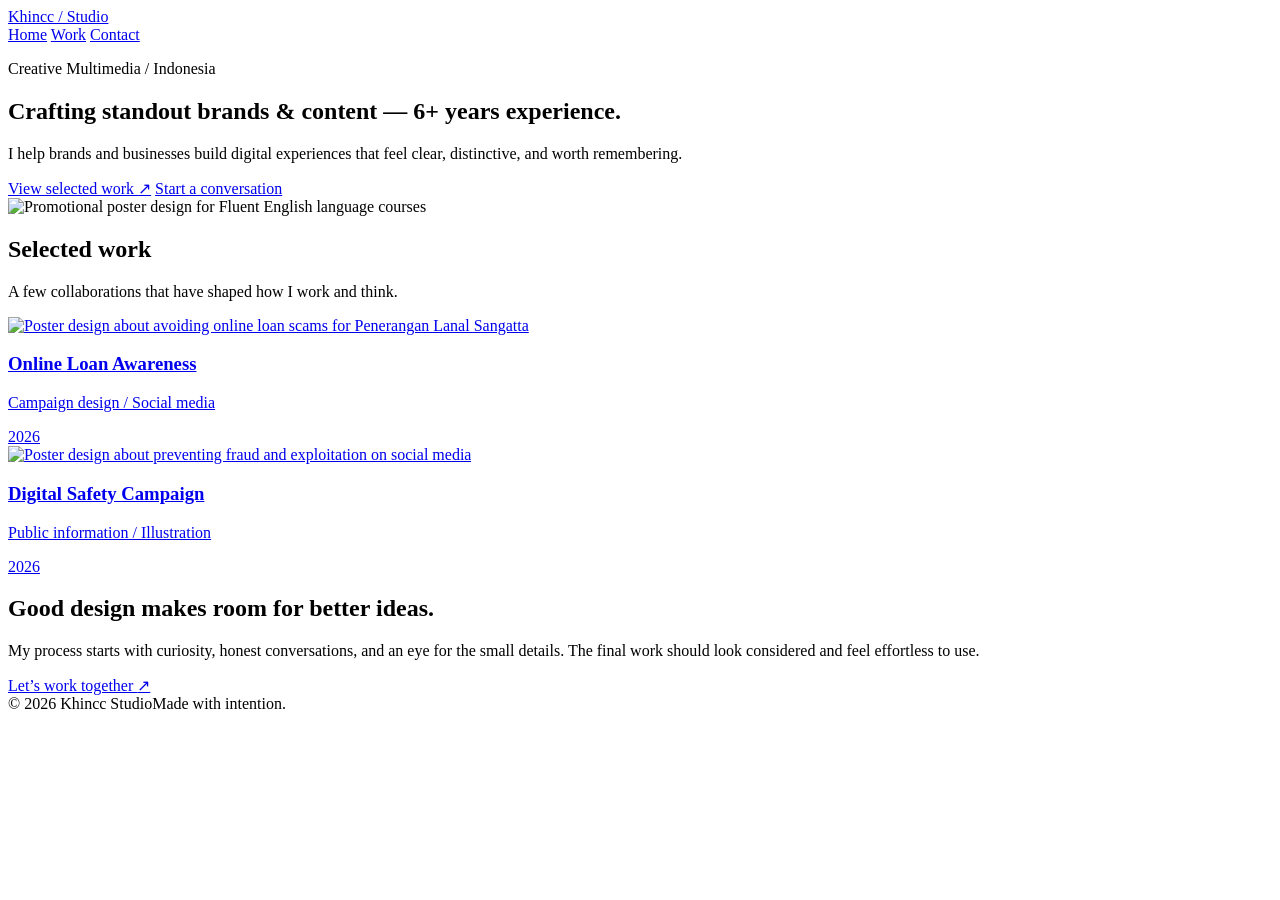
==== index.html @ 053eebdd "Create index.html" ====
<!DOCTYPE html>
<html lang="en">
<head>
    <meta charset="UTF-8">
    <meta name="viewport" content="width=device-width, initial-scale=1.0">
    <meta name="description" content="Khincc's portfolio, focused on thoughtful digital design and creative development.">
    <link rel="stylesheet" href="style.css">
    <title>Khincc — Creative Developer</title>
</head>
<body>
    <header class="site-header">
        <a class="brand" href="index.html"><span class="brand-mark"></span>Khincc / Studio</a>
        <nav class="main-nav" aria-label="Main navigation">
            <a class="active" href="index.html">Home</a>
            <a href="portfolio.html">Work</a>
            <a href="contact.html">Contact</a>
        </nav>
    </header>
    <main class="page-shell">
        <section class="hero">
            <div class="hero-copy">
            <p class="eyebrow">Creative Multimedia / Indonesia</p>
                <h1>Crafting standout brands & content — 6+ years experience.</h1>
                <p>I help brands and businesses build digital experiences that feel clear, distinctive, and worth remembering.</p>
                <div class="button-row">
                    <a class="button primary" href="portfolio.html">View selected work <span aria-hidden="true">↗</span></a>
                    <a class="button" href="contact.html">Start a conversation</a>
                </div>
            </div>
            <div class="hero-image"><img src="CONTENT/LPK English.jpg" alt="Promotional poster design for Fluent English language courses"></div>
        </section>
        <section class="section">
            <div class="section-heading"><h2>Selected work</h2><p>A few collaborations that have shaped how I work and think.</p></div>
            <div class="project-grid">
                <a class="project-card" href="portfolio.html#atlas"><div class="project-image"><img src="CONTENT/Institution1.jpg" alt="Poster design about avoiding online loan scams for Penerangan Lanal Sangatta"></div><div class="project-meta"><div><h3>Online Loan Awareness</h3><p>Campaign design / Social media</p></div><span>2026</span></div></a>
                <a class="project-card" href="portfolio.html#ruang"><div class="project-image"><img src="CONTENT/Institution2.jpg" alt="Poster design about preventing fraud and exploitation on social media"></div><div class="project-meta"><div><h3>Digital Safety Campaign</h3><p>Public information / Illustration</p></div><span>2026</span></div></a>
            </div>
        </section>
        <section class="section statement"><h2>Good design makes room for better ideas.</h2><div class="statement-copy"><p>My process starts with curiosity, honest conversations, and an eye for the small details. The final work should look considered and feel effortless to use.</p><a class="button" href="contact.html">Let’s work together <span aria-hidden="true">↗</span></a></div></section>
        <footer><span>© 2026 Khincc Studio</span><span>Made with intention.</span></footer>
    </main>
</body>
</html>
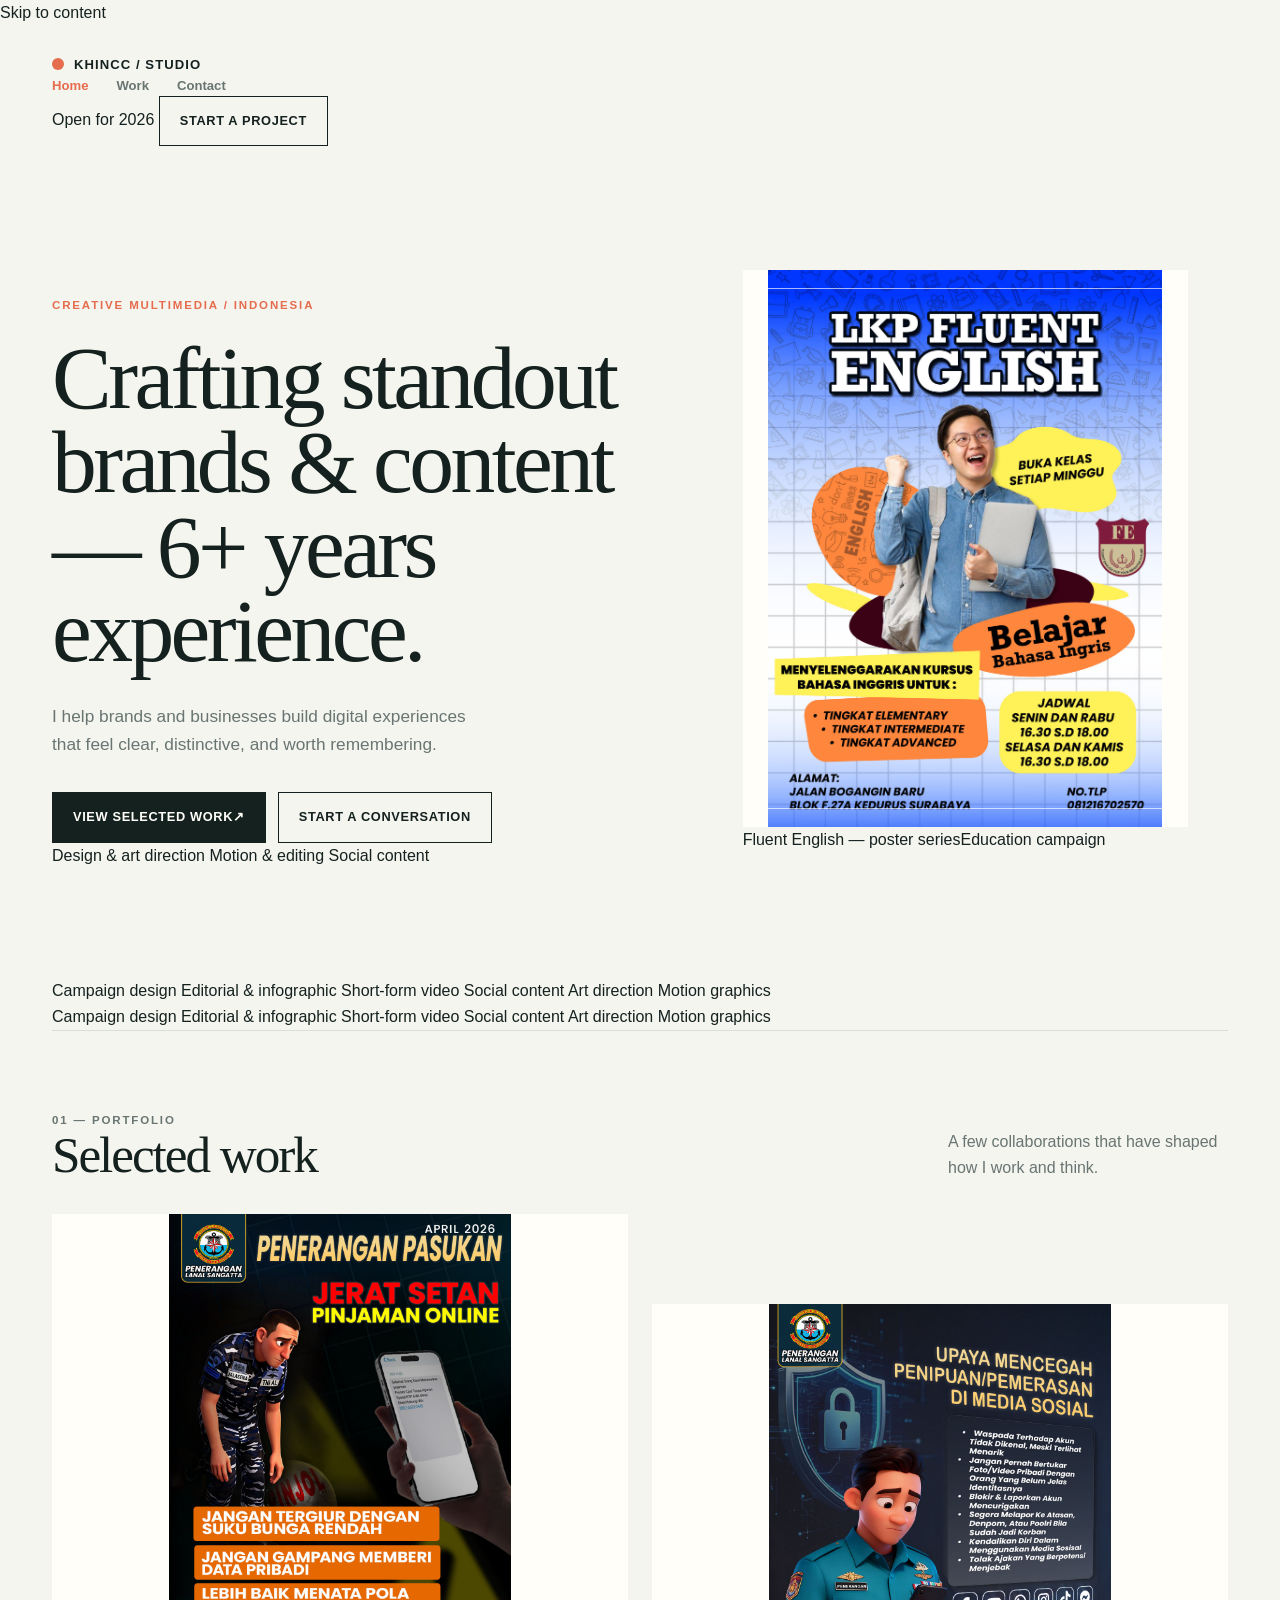
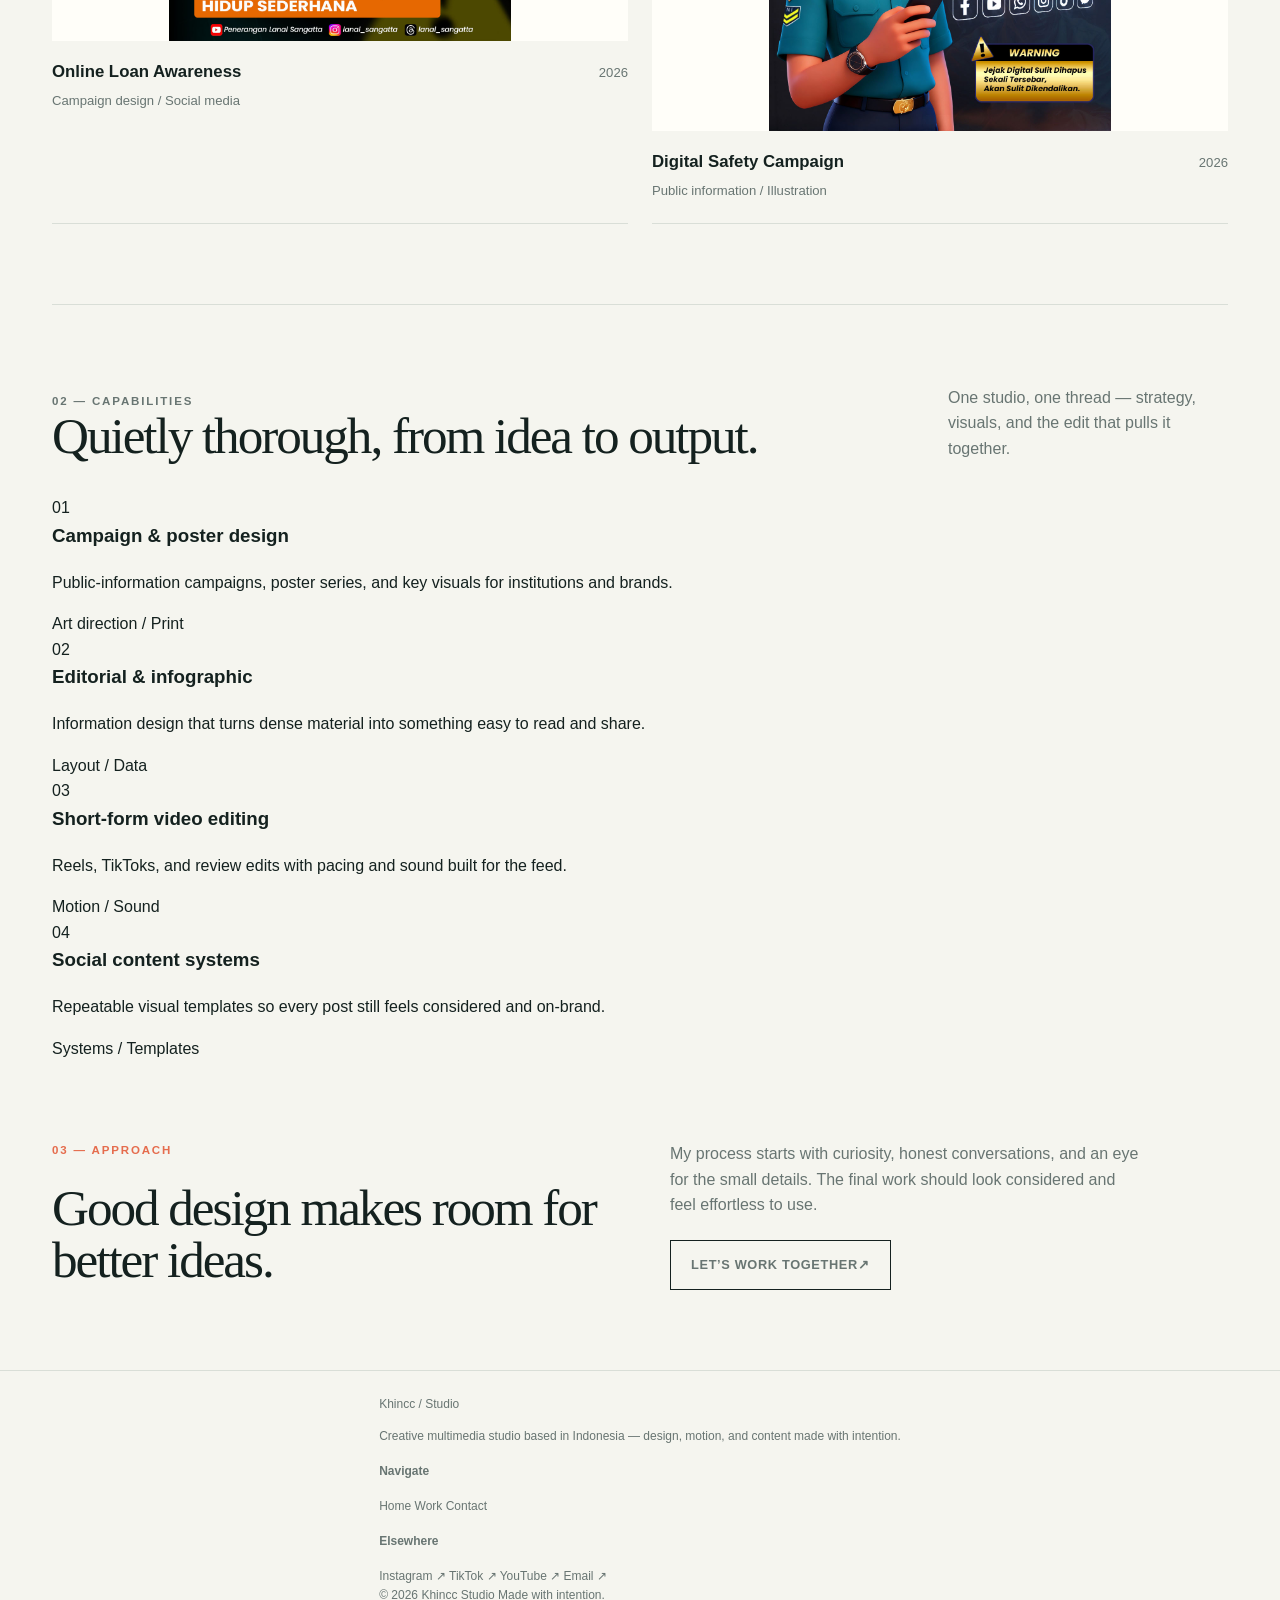
==== commit 1c7342b2: "Update index.html" ====
--- a/index.html
+++ b/index.html
@@ -5,39 +5,132 @@
     <meta name="viewport" content="width=device-width, initial-scale=1.0">
     <meta name="description" content="Khincc's portfolio, focused on thoughtful digital design and creative development.">
     <link rel="stylesheet" href="style.css">
+    <script>document.documentElement.classList.add('js');</script>
     <title>Khincc — Creative Developer</title>
 </head>
 <body>
+    <a class="skip-link" href="#main">Skip to content</a>
     <header class="site-header">
-        <a class="brand" href="index.html"><span class="brand-mark"></span>Khincc / Studio</a>
-        <nav class="main-nav" aria-label="Main navigation">
-            <a class="active" href="index.html">Home</a>
-            <a href="portfolio.html">Work</a>
-            <a href="contact.html">Contact</a>
-        </nav>
+        <div class="header-inner">
+            <a class="brand" href="index.html"><span class="brand-mark"></span>Khincc / Studio</a>
+            <nav class="main-nav" aria-label="Main navigation">
+                <a class="active" href="index.html">Home</a>
+                <a href="portfolio.html">Work</a>
+                <a href="contact.html">Contact</a>
+            </nav>
+            <div class="header-actions">
+                <span class="header-status">Open for 2026</span>
+                <a class="button small header-cta" href="contact.html">Start a project</a>
+            </div>
+        </div>
     </header>
-    <main class="page-shell">
+    <main class="page-shell" id="main">
         <section class="hero">
             <div class="hero-copy">
-            <p class="eyebrow">Creative Multimedia / Indonesia</p>
-                <h1>Crafting standout brands & content — 6+ years experience.</h1>
-                <p>I help brands and businesses build digital experiences that feel clear, distinctive, and worth remembering.</p>
-                <div class="button-row">
+                <p class="eyebrow" data-reveal>Creative Multimedia / Indonesia</p>
+                <h1 data-reveal>Crafting standout brands &amp; content — 6+ years experience.</h1>
+                <p class="lede" data-reveal>I help brands and businesses build digital experiences that feel clear, distinctive, and worth remembering.</p>
+                <div class="button-row" data-reveal>
                     <a class="button primary" href="portfolio.html">View selected work <span aria-hidden="true">↗</span></a>
                     <a class="button" href="contact.html">Start a conversation</a>
                 </div>
+                <div class="hero-meta" data-reveal>
+                    <span>Design &amp; art direction</span>
+                    <span>Motion &amp; editing</span>
+                    <span>Social content</span>
+                </div>
             </div>
-            <div class="hero-image"><img src="CONTENT/LPK English.jpg" alt="Promotional poster design for Fluent English language courses"></div>
+            <figure class="hero-figure" data-reveal>
+                <div class="hero-image"><img src="CONTENT/LPK English.jpg" alt="Promotional poster design for Fluent English language courses"></div>
+                <figcaption class="media-caption"><span>Fluent English — poster series</span><span>Education campaign</span></figcaption>
+            </figure>
+        </section>
+        <section class="marquee" aria-label="Areas of practice">
+            <div class="marquee-track">
+                <div class="marquee-set">
+                    <span class="marquee-item">Campaign design</span>
+                    <span class="marquee-item">Editorial &amp; infographic</span>
+                    <span class="marquee-item">Short-form video</span>
+                    <span class="marquee-item">Social content</span>
+                    <span class="marquee-item">Art direction</span>
+                    <span class="marquee-item">Motion graphics</span>
+                </div>
+                <div class="marquee-set" aria-hidden="true">
+                    <span class="marquee-item">Campaign design</span>
+                    <span class="marquee-item">Editorial &amp; infographic</span>
+                    <span class="marquee-item">Short-form video</span>
+                    <span class="marquee-item">Social content</span>
+                    <span class="marquee-item">Art direction</span>
+                    <span class="marquee-item">Motion graphics</span>
+                </div>
+            </div>
         </section>
         <section class="section">
-            <div class="section-heading"><h2>Selected work</h2><p>A few collaborations that have shaped how I work and think.</p></div>
+            <div class="section-heading">
+                <div>
+                    <p class="eyebrow">01 — Portfolio</p>
+                    <h2>Selected work</h2>
+                </div>
+                <p>A few collaborations that have shaped how I work and think.</p>
+            </div>
             <div class="project-grid">
-                <a class="project-card" href="portfolio.html#atlas"><div class="project-image"><img src="CONTENT/Institution1.jpg" alt="Poster design about avoiding online loan scams for Penerangan Lanal Sangatta"></div><div class="project-meta"><div><h3>Online Loan Awareness</h3><p>Campaign design / Social media</p></div><span>2026</span></div></a>
-                <a class="project-card" href="portfolio.html#ruang"><div class="project-image"><img src="CONTENT/Institution2.jpg" alt="Poster design about preventing fraud and exploitation on social media"></div><div class="project-meta"><div><h3>Digital Safety Campaign</h3><p>Public information / Illustration</p></div><span>2026</span></div></a>
+                <a class="project-card" href="portfolio.html#atlas" data-reveal><div class="project-image"><img src="CONTENT/Institution1.jpg" alt="Poster design about avoiding online loan scams for Penerangan Lanal Sangatta"></div><div class="project-meta"><div><h3>Online Loan Awareness</h3><p>Campaign design / Social media</p></div><span>2026</span></div></a>
+                <a class="project-card" href="portfolio.html#ruang" data-reveal><div class="project-image"><img src="CONTENT/Institution2.jpg" alt="Poster design about preventing fraud and exploitation on social media"></div><div class="project-meta"><div><h3>Digital Safety Campaign</h3><p>Public information / Illustration</p></div><span>2026</span></div></a>
             </div>
         </section>
-        <section class="section statement"><h2>Good design makes room for better ideas.</h2><div class="statement-copy"><p>My process starts with curiosity, honest conversations, and an eye for the small details. The final work should look considered and feel effortless to use.</p><a class="button" href="contact.html">Let’s work together <span aria-hidden="true">↗</span></a></div></section>
-        <footer><span>© 2026 Khincc Studio</span><span>Made with intention.</span></footer>
+        <section class="section">
+            <div class="section-heading">
+                <div>
+                    <p class="eyebrow">02 — Capabilities</p>
+                    <h2>Quietly thorough, from idea to output.</h2>
+                </div>
+                <p>One studio, one thread — strategy, visuals, and the edit that pulls it together.</p>
+            </div>
+            <div class="service-list">
+                <div class="service-row" data-reveal><span class="service-index">01</span><h3>Campaign &amp; poster design</h3><p>Public-information campaigns, poster series, and key visuals for institutions and brands.</p><span class="service-tags">Art direction / Print</span></div>
+                <div class="service-row" data-reveal><span class="service-index">02</span><h3>Editorial &amp; infographic</h3><p>Information design that turns dense material into something easy to read and share.</p><span class="service-tags">Layout / Data</span></div>
+                <div class="service-row" data-reveal><span class="service-index">03</span><h3>Short-form video editing</h3><p>Reels, TikToks, and review edits with pacing and sound built for the feed.</p><span class="service-tags">Motion / Sound</span></div>
+                <div class="service-row" data-reveal><span class="service-index">04</span><h3>Social content systems</h3><p>Repeatable visual templates so every post still feels considered and on-brand.</p><span class="service-tags">Systems / Templates</span></div>
+            </div>
+        </section>
+        <section class="statement" data-reveal>
+            <div>
+                <p class="eyebrow">03 — Approach</p>
+                <h2>Good design makes room for better ideas.</h2>
+            </div>
+            <div class="statement-copy">
+                <p>My process starts with curiosity, honest conversations, and an eye for the small details. The final work should look considered and feel effortless to use.</p>
+                <a class="button" href="contact.html">Let’s work together <span aria-hidden="true">↗</span></a>
+            </div>
+        </section>
     </main>
+    <footer class="site-footer">
+        <div class="page-shell">
+            <div class="footer-main">
+                <div>
+                    <p class="footer-brand">Khincc / Studio</p>
+                    <p class="footer-note">Creative multimedia studio based in Indonesia — design, motion, and content made with intention.</p>
+                </div>
+                <nav class="footer-col" aria-label="Footer navigation">
+                    <h4>Navigate</h4>
+                    <a href="index.html">Home</a>
+                    <a href="portfolio.html">Work</a>
+                    <a href="contact.html">Contact</a>
+                </nav>
+                <div class="footer-col">
+                    <h4>Elsewhere</h4>
+                    <a href="https://www.instagram.com/khinccofficial/" target="_blank" rel="noopener">Instagram ↗</a>
+                    <a href="https://www.tiktok.com/@khinccofficial" target="_blank" rel="noopener">TikTok ↗</a>
+                    <a href="https://www.youtube.com/@khinccofficial" target="_blank" rel="noopener">YouTube ↗</a>
+                    <a href="mailto:taufiqsholikhin@gmail.com">Email ↗</a>
+                </div>
+            </div>
+            <div class="footer-bottom">
+                <span>© 2026 Khincc Studio</span>
+                <span>Made with intention.</span>
+            </div>
+        </div>
+    </footer>
+    <script src="script.js" defer></script>
 </body>
 </html>
--- a/style.css
+++ b/style.css
@@ -0,0 +1,227 @@
+:root {
+	--ink: #14211f;
+	--muted: #687572;
+	--paper: #f5f5ef;
+	--white: #fffef9;
+	--line: #d9ded7;
+	--accent: #e56c4d;
+	--mint: #c8ddcf;
+	--dark: #1d302c;
+	--serif: Georgia, 'Times New Roman', serif;
+	--sans: 'Avenir Next', 'Helvetica Neue', sans-serif;
+}
+
+* { box-sizing: border-box; }
+
+html { scroll-behavior: smooth; }
+
+body {
+	margin: 0;
+	color: var(--ink);
+	background: var(--paper);
+	font-family: var(--sans);
+	line-height: 1.6;
+}
+
+a { color: inherit; text-decoration: none; }
+
+a:focus-visible, button:focus-visible, input:focus-visible, textarea:focus-visible { outline: 2px solid var(--accent); outline-offset: 4px; }
+
+img { display: block; max-width: 100%; }
+
+.site-header {
+	align-items: center;
+	display: flex;
+	justify-content: space-between;
+	margin: 0 auto;
+	max-width: 1240px;
+	padding: 28px 32px;
+}
+
+.brand {
+	align-items: center;
+	display: flex;
+	font-size: .82rem;
+	font-weight: 700;
+	gap: 10px;
+	letter-spacing: .08em;
+	text-transform: uppercase;
+}
+
+.brand-mark {
+	background: var(--accent);
+	border-radius: 50%;
+	height: 12px;
+	width: 12px;
+}
+
+.main-nav { display: flex; gap: 28px; }
+
+.main-nav a {
+	color: var(--muted);
+	font-size: .82rem;
+	font-weight: 600;
+	transition: color .2s ease;
+}
+
+.main-nav a:hover, .main-nav .active { color: var(--accent); }
+
+.page-shell { margin: 0 auto; max-width: 1240px; padding: 0 32px 80px; }
+
+.hero {
+	align-items: end;
+	display: grid;
+	gap: 70px;
+	grid-template-columns: 1.05fr .95fr;
+	min-height: 620px;
+	padding: 80px 0 110px;
+}
+
+.eyebrow {
+	color: var(--accent);
+	font-size: .72rem;
+	font-weight: 700;
+	letter-spacing: .16em;
+	margin: 0 0 22px;
+	text-transform: uppercase;
+}
+
+h1, h2, h3, p { margin-top: 0; }
+
+h1 {
+	font-family: var(--serif);
+	font-size: clamp(3.7rem, 7vw, 7rem);
+	font-weight: 400;
+	letter-spacing: -.04em;
+	line-height: .94;
+	margin-bottom: 30px;
+	max-width: 700px;
+}
+
+.hero-copy > p:not(.eyebrow) {
+	color: var(--muted);
+	font-size: 1.08rem;
+	max-width: 440px;
+}
+
+.hero-image {
+	aspect-ratio: 4 / 5;
+	background: var(--mint);
+	overflow: hidden;
+	position: relative;
+}
+
+.hero-image img { background: var(--white); height: 100%; object-fit: contain; width: 100%; }
+
+.hero-image::after {
+	border: 1px solid rgba(255,255,255,.65);
+	content: '';
+	inset: 18px;
+	pointer-events: none;
+	position: absolute;
+}
+
+.button-row { display: flex; flex-wrap: wrap; gap: 12px; margin-top: 34px; }
+
+.button {
+	border: 1px solid var(--ink);
+	display: inline-flex;
+	font-size: .8rem;
+	font-weight: 700;
+	justify-content: center;
+	letter-spacing: .05em;
+	padding: 14px 20px;
+	text-transform: uppercase;
+	transition: background .2s ease, color .2s ease;
+}
+
+.button:hover, .button.primary { background: var(--ink); color: var(--white); }
+.button.primary:hover { background: var(--accent); border-color: var(--accent); }
+
+.section { border-top: 1px solid var(--line); padding: 80px 0; }
+.section-heading { align-items: end; display: flex; justify-content: space-between; margin-bottom: 34px; }
+.section-heading h2 { font-family: var(--serif); font-size: clamp(2.2rem, 4vw, 3.7rem); font-weight: 400; letter-spacing: -.04em; line-height: 1; margin: 0; }
+.section-heading p { color: var(--muted); margin: 0; max-width: 280px; }
+
+.project-grid { display: grid; gap: 24px; grid-template-columns: repeat(2, 1fr); }
+.project-card { border-bottom: 1px solid var(--line); padding-bottom: 22px; }
+.project-card:nth-child(2) { margin-top: 90px; }
+.project-image { aspect-ratio: 1.35; background: var(--mint); margin-bottom: 18px; overflow: hidden; }
+.project-image img { height: 100%; object-fit: cover; transition: transform .5s ease; width: 100%; }
+.project-grid .project-image img { background: var(--white); object-fit: contain; }
+.project-card:hover img { transform: scale(1.04); }
+.project-meta { align-items: baseline; display: flex; justify-content: space-between; }
+.project-meta h3 { font-size: 1.05rem; margin-bottom: 4px; }
+.project-meta span, .project-card p { color: var(--muted); font-size: .82rem; }
+.project-card p { margin: 0; }
+
+.statement { align-items: start; display: grid; gap: 60px; grid-template-columns: 1fr 1fr; }
+.statement h2 { font-family: var(--serif); font-size: clamp(2.5rem, 4vw, 4.2rem); font-weight: 400; letter-spacing: -.04em; line-height: 1.02; margin: 0; }
+.statement-copy { color: var(--muted); max-width: 470px; }
+.statement-copy p { margin-bottom: 22px; }
+
+.page-intro { padding: 90px 0 70px; }
+.page-intro h1 { font-size: clamp(3.5rem, 7vw, 6.7rem); max-width: 800px; }
+.page-intro p { color: var(--muted); font-size: 1.05rem; max-width: 480px; }
+.portfolio-grid { display: grid; gap: 56px 24px; grid-template-columns: repeat(2, 1fr); }
+.portfolio-grid .project-card:nth-child(2) { margin-top: 0; }
+.portfolio-grid .project-image { align-items: center; aspect-ratio: 1.2; background: var(--white); display: flex; justify-content: center; }
+.portfolio-grid .project-image img { height: 100%; object-fit: contain; width: 100%; }
+
+.social-section { border-top: 1px solid var(--line); margin-top: 110px; padding-top: 80px; }
+.social-intro { color: var(--muted); margin: 0 0 4px; max-width: 300px; }
+.social-grid { display: grid; gap: 42px 20px; grid-template-columns: repeat(3, 1fr); }
+.social-card { border-bottom: 1px solid var(--line); padding-bottom: 20px; }
+.social-image { align-items: center; aspect-ratio: 1.2; background: var(--white); display: flex; justify-content: center; margin-bottom: 18px; overflow: hidden; }
+.social-image img { height: 100%; object-fit: contain; transition: transform .5s ease; width: 100%; }
+.social-card:hover img { transform: scale(1.04); }
+.social-platform { color: var(--accent); display: block; font-size: .68rem; font-weight: 700; letter-spacing: .12em; margin-bottom: 7px; text-transform: uppercase; }
+
+.youtube-section { border-top: 1px solid var(--line); margin-top: 110px; padding-top: 80px; }
+.youtube-heading { align-items: end; display: flex; justify-content: space-between; margin-bottom: 34px; }
+.youtube-heading h2 { font-family: var(--serif); font-size: clamp(2.5rem, 5vw, 4.7rem); font-weight: 400; letter-spacing: -.04em; line-height: 1; margin: 0; }
+.youtube-grid { display: grid; gap: 34px 20px; grid-template-columns: repeat(4, 1fr); }
+.youtube-card { border-bottom: 1px solid var(--line); padding-bottom: 16px; }
+.youtube-card img { aspect-ratio: 16 / 9; background: var(--mint); object-fit: cover; transition: transform .4s ease; width: 100%; }
+.youtube-card:hover img { transform: scale(1.03); }
+.youtube-card h3 { font-size: .95rem; line-height: 1.3; margin: 14px 0 6px; }
+.youtube-card span { color: var(--muted); font-size: .76rem; }
+
+.contact-layout { display: grid; gap: 100px; grid-template-columns: .8fr 1.2fr; padding: 50px 0 110px; }
+.contact-details h2 { font-family: var(--serif); font-size: 3rem; font-weight: 400; letter-spacing: -.04em; line-height: 1; }
+.contact-details p, .contact-details a { color: var(--muted); }
+.contact-details a { display: block; margin: 12px 0; }
+.contact-details a:hover { color: var(--accent); }
+.contact-form { display: grid; gap: 26px; }
+.field { display: grid; gap: 8px; }
+.field label { font-size: .75rem; font-weight: 700; letter-spacing: .06em; text-transform: uppercase; }
+.field input, .field textarea { background: transparent; border: 0; border-bottom: 1px solid var(--line); border-radius: 0; color: var(--ink); font: inherit; outline: 0; padding: 12px 0; resize: vertical; }
+.field input:focus, .field textarea:focus { border-color: var(--accent); }
+.field textarea { min-height: 110px; }
+.contact-form .button { background: var(--accent); border-color: var(--accent); color: var(--white); cursor: pointer; justify-self: start; }
+.contact-form .button:hover { background: var(--ink); border-color: var(--ink); }
+
+footer { border-top: 1px solid var(--line); color: var(--muted); display: flex; font-size: .75rem; justify-content: space-between; padding: 24px 0; }
+
+@media (max-width: 720px) {
+	.site-header { align-items: flex-start; padding: 22px 20px; }
+	.main-nav { gap: 16px; }
+	.main-nav a { font-size: .7rem; }
+	.page-shell { padding: 0 20px 55px; }
+	.hero { display: flex; flex-direction: column; gap: 42px; min-height: auto; padding: 70px 0 85px; }
+	.hero-image { align-self: flex-end; max-width: 82%; width: 100%; }
+	h1 { font-size: clamp(3.3rem, 16vw, 5.2rem); }
+	.section { padding: 58px 0; }
+	.section-heading { align-items: start; flex-direction: column; gap: 16px; }
+	.project-grid, .portfolio-grid, .statement, .contact-layout { grid-template-columns: 1fr; }
+	.project-card:nth-child(2) { margin-top: 0; }
+	.portfolio-grid { gap: 38px; }
+	.youtube-section { margin-top: 75px; padding-top: 58px; }
+	.social-section { margin-top: 75px; padding-top: 58px; }
+	.social-grid { grid-template-columns: repeat(2, 1fr); }
+	.youtube-heading { align-items: start; flex-direction: column; gap: 24px; }
+	.youtube-grid { grid-template-columns: repeat(2, 1fr); }
+	.contact-layout { gap: 52px; padding: 15px 0 70px; }
+	.page-intro { padding: 65px 0 48px; }
+	footer { gap: 20px; }
+}
